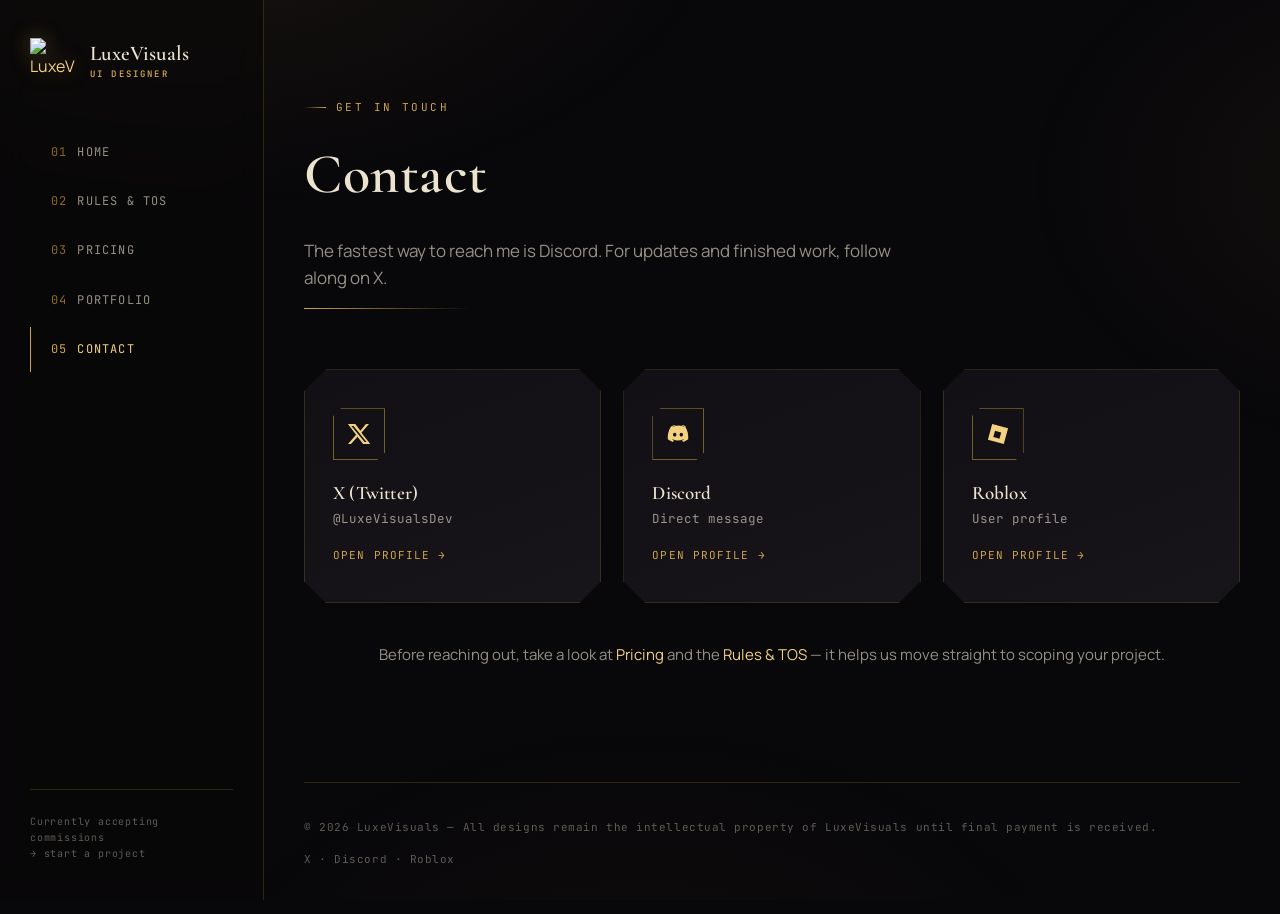
==== contact.html @ 9514120f "Add files via upload" ====
<!DOCTYPE html>
<html lang="en">
<head>
<meta charset="UTF-8">
<meta name="viewport" content="width=device-width, initial-scale=1.0">
<title>Contact — LuxeVisuals</title>
<meta name="description" content="Get in touch with LuxeVisuals via X, Discord, or Roblox.">
<link rel="icon" type="image/svg+xml" href="assets/images/logo.svg">
<link rel="preconnect" href="https://fonts.googleapis.com">
<link href="https://fonts.googleapis.com/css2?family=Cormorant+Garamond:ital,wght@0,500;0,600;0,700;1,500;1,600&family=Manrope:wght@400;500;600;700&family=JetBrains+Mono:wght@400;500&display=swap" rel="stylesheet">
<link rel="stylesheet" href="css/style.css">
</head>
<body>

<div class="overlay-scrim"></div>

<header class="topbar">
  <a class="brand" href="index.html">
    <img class="brand-mark" src="assets/images/logo.svg" alt="LuxeVisuals monogram">
    <span class="brand-name">LuxeVisuals<span>UI Designer</span></span>
  </a>
  <button class="hamburger" aria-label="Toggle menu"><span></span><span></span><span></span></button>
</header>

<div class="shell">
  <aside class="sidebar">
    <a class="brand" href="index.html">
      <img class="brand-mark" src="assets/images/logo.svg" alt="LuxeVisuals monogram">
      <span class="brand-name">LuxeVisuals<span>UI Designer</span></span>
    </a>
    <nav class="nav-links">
      <a class="nav-link" href="index.html"><span class="num">01</span>Home</a>
      <a class="nav-link" href="tos.html"><span class="num">02</span>Rules &amp; TOS</a>
      <a class="nav-link" href="pricing.html"><span class="num">03</span>Pricing</a>
      <a class="nav-link" href="portfolio.html"><span class="num">04</span>Portfolio</a>
      <a class="nav-link" href="contact.html"><span class="num">05</span>Contact</a>
    </nav>
    <div class="sidebar-foot">
      <div>Currently accepting commissions</div>
      <a href="contact.html">→ start a project</a>
    </div>
  </aside>

  <main class="content">
    <div class="container">

      <section class="page-hero reveal in-view">
        <span class="eyebrow">Get In Touch</span>
        <h1>Contact</h1>
        <p class="lede">The fastest way to reach me is Discord. For updates and finished work, follow along on X.</p>
        <div class="seam" style="max-width:280px;"></div>
      </section>

      <section>
        <div class="contact-grid">

          <a class="social-card cut-card reveal" href="https://x.com/LuxeVisualsDev" target="_blank" rel="noopener">
            <div class="icon-wrap">
              <svg viewBox="0 0 24 24" fill="currentColor"><path d="M18.9 2H22l-7.6 8.7L23.3 22h-7.2l-5.6-7.3L4 22H1l8.1-9.3L.9 2h7.4l5.1 6.7L18.9 2zm-1.3 18h2L6.5 4H4.4l13.2 16z"/></svg>
            </div>
            <div>
              <h3>X (Twitter)</h3>
              <div class="handle">@LuxeVisualsDev</div>
            </div>
            <div class="go">Open profile →</div>
          </a>

          <a class="social-card cut-card reveal" href="https://discord.com/users/1057018141433139281" target="_blank" rel="noopener">
            <div class="icon-wrap">
              <svg viewBox="0 0 24 24" fill="currentColor"><path d="M20.3 4.4A17.6 17.6 0 0 0 15.9 3l-.3.6a13 13 0 0 1 3.7 1.4 15.6 15.6 0 0 0-13.3 0A13 13 0 0 1 9.7 3.6L9.4 3a17.6 17.6 0 0 0-4.4 1.4C2.2 8.8 1.5 13 1.8 17.2A17.7 17.7 0 0 0 6.9 20l1-1.6a11.4 11.4 0 0 1-1.8-.9l.4-.3a12.6 12.6 0 0 0 10.9 0l.5.3c-.6.3-1.2.6-1.8.9l1 1.6a17.7 17.7 0 0 0 5.1-2.8c.4-4.8-.7-9-3-12.8zM8.7 14.6c-.9 0-1.7-.9-1.7-1.9s.7-1.9 1.7-1.9 1.7.9 1.7 1.9-.8 1.9-1.7 1.9zm6.6 0c-.9 0-1.7-.9-1.7-1.9s.8-1.9 1.7-1.9 1.7.9 1.7 1.9-.7 1.9-1.7 1.9z"/></svg>
            </div>
            <div>
              <h3>Discord</h3>
              <div class="handle">Direct message</div>
            </div>
            <div class="go">Open profile →</div>
          </a>

          <a class="social-card cut-card reveal" href="https://www.roblox.com/users/10751815834/profile" target="_blank" rel="noopener">
            <div class="icon-wrap">
              <svg viewBox="0 0 24 24" fill="currentColor"><path d="M6.2 1.9 1.9 17.8l15.9 4.3 4.3-15.9L6.2 1.9zM9 8.8l6.2 1.7-1.7 6.2L7.3 15 9 8.8z"/></svg>
            </div>
            <div>
              <h3>Roblox</h3>
              <div class="handle">User profile</div>
            </div>
            <div class="go">Open profile →</div>
          </a>

        </div>

        <p class="contact-note reveal">Before reaching out, take a look at <a href="pricing.html" style="color:var(--gold-bright);">Pricing</a> and the <a href="tos.html" style="color:var(--gold-bright);">Rules &amp; TOS</a> — it helps us move straight to scoping your project.</p>
      </section>

      <footer class="site-footer">
        <span>© <span id="year"></span> LuxeVisuals — All designs remain the intellectual property of LuxeVisuals until final payment is received.</span>
        <span><a href="https://x.com/LuxeVisualsDev" target="_blank" rel="noopener">X</a> · <a href="https://discord.com/users/1057018141433139281" target="_blank" rel="noopener">Discord</a> · <a href="https://www.roblox.com/users/10751815834/profile" target="_blank" rel="noopener">Roblox</a></span>
      </footer>

    </div>
  </main>
</div>

<script>document.getElementById('year').textContent = new Date().getFullYear();</script>
<script src="js/main.js"></script>
</body>
</html>
---- css/style.css ----
/* ==========================================================================
   LuxeVisuals — Design System
   Palette: void black / rich ink / antique gold / bright gold / champagne
   Type: Cormorant Garamond (display), Manrope (body), JetBrains Mono (data)
   Signature: the "gold seam" — a diagonal shimmering line that echoes the
   brand mark's cut corners, used as a recurring structural device.
   ========================================================================== */

:root {
  --void-solid: #08070a;
  --ink: #121014;
  --ink-2: #17141a;
  --line: rgba(212, 175, 55, 0.18);
  --line-bright: rgba(212, 175, 55, 0.5);
  --gold: #cda44e;
  --gold-bright: #f3d17e;
  --gold-deep: #8a6a26;
  --champagne: #ece3cf;
  --champagne-dim: rgba(236, 227, 207, 0.62);
  --champagne-faint: rgba(236, 227, 207, 0.38);
  --danger: #c9704f;

  --font-display: "Cormorant Garamond", "Times New Roman", serif;
  --font-body: "Manrope", -apple-system, BlinkMacSystemFont, sans-serif;
  --font-mono: "JetBrains Mono", "Courier New", monospace;

  --sidebar-w: 264px;
  --edge: 22px;
  --radius: 2px;

  --ease-out: cubic-bezier(0.16, 1, 0.3, 1);
  --ease-shim: cubic-bezier(0.4, 0, 0.2, 1);
}

* { box-sizing: border-box; }
html { scroll-behavior: smooth; }

body {
  margin: 0;
  background: var(--void-solid);
  color: var(--champagne);
  font-family: var(--font-body);
  font-size: 16px;
  line-height: 1.6;
  -webkit-font-smoothing: antialiased;
  overflow-x: hidden;
}

body::before {
  content: "";
  position: fixed;
  inset: 0;
  z-index: 0;
  pointer-events: none;
  background:
    radial-gradient(ellipse 900px 500px at 15% -10%, rgba(205, 164, 78, 0.08), transparent 60%),
    radial-gradient(ellipse 700px 500px at 110% 20%, rgba(205, 164, 78, 0.06), transparent 55%),
    radial-gradient(ellipse 800px 600px at 50% 120%, rgba(205, 164, 78, 0.05), transparent 60%);
}

img, video { max-width: 100%; display: block; }

a { color: var(--gold-bright); text-decoration: none; }

h1, h2, h3, h4 {
  font-family: var(--font-display);
  font-weight: 600;
  color: var(--champagne);
  margin: 0 0 0.4em;
  letter-spacing: 0.01em;
}

::selection { background: var(--gold-deep); color: var(--void-solid); }

/* Scrollbar */
::-webkit-scrollbar { width: 10px; }
::-webkit-scrollbar-track { background: var(--void-solid); }
::-webkit-scrollbar-thumb { background: linear-gradient(var(--gold-deep), var(--gold)); border-radius: 6px; }

/* ==========================================================================
   Utility
   ========================================================================== */

.eyebrow {
  font-family: var(--font-mono);
  font-size: 11px;
  letter-spacing: 0.22em;
  text-transform: uppercase;
  color: var(--gold);
  display: inline-flex;
  align-items: center;
  gap: 10px;
}
.eyebrow::before {
  content: "";
  width: 22px;
  height: 1px;
  background: linear-gradient(90deg, transparent, var(--gold));
}

.gold-text {
  background: linear-gradient(100deg, var(--gold-deep) 0%, var(--gold-bright) 45%, var(--gold) 70%, var(--gold-bright) 100%);
  background-size: 250% 100%;
  -webkit-background-clip: text;
  background-clip: text;
  color: transparent;
  animation: shimmer-sweep 7s var(--ease-shim) infinite;
}

@keyframes shimmer-sweep {
  0% { background-position: 0% 50%; }
  100% { background-position: 200% 50%; }
}

@media (prefers-reduced-motion: reduce) {
  .gold-text { animation: none; background-position: 40% 50%; }
  *, *::before, *::after { animation-duration: 0.001ms !important; animation-iteration-count: 1 !important; transition-duration: 0.001ms !important; scroll-behavior: auto !important; }
}

/* Cut-corner card — the recurring geometric signature echoing the brand mark */
.cut-card {
  position: relative;
  background: linear-gradient(160deg, var(--ink) 0%, var(--ink-2) 100%);
  clip-path: polygon(
    0 var(--edge), var(--edge) 0,
    calc(100% - var(--edge)) 0, 100% var(--edge),
    100% calc(100% - var(--edge)), calc(100% - var(--edge)) 100%,
    var(--edge) 100%, 0 calc(100% - var(--edge))
  );
  border: 1px solid var(--line);
  transition: border-color 0.35s var(--ease-out), transform 0.35s var(--ease-out), box-shadow 0.35s var(--ease-out);
}
.cut-card:hover {
  border-color: var(--line-bright);
  transform: translateY(-3px);
  box-shadow: 0 18px 50px -20px rgba(205, 164, 78, 0.35);
}

.btn {
  position: relative;
  display: inline-flex;
  align-items: center;
  gap: 10px;
  padding: 14px 30px;
  font-family: var(--font-mono);
  font-size: 12px;
  letter-spacing: 0.14em;
  text-transform: uppercase;
  color: var(--void-solid);
  background: linear-gradient(120deg, var(--gold-deep), var(--gold-bright));
  clip-path: polygon(10px 0, 100% 0, 100% calc(100% - 10px), calc(100% - 10px) 100%, 0 100%, 0 10px);
  cursor: pointer;
  border: none;
  transition: transform 0.3s var(--ease-out), box-shadow 0.3s var(--ease-out), filter 0.3s;
}
.btn:hover { transform: translateY(-2px); box-shadow: 0 12px 30px -8px rgba(212, 175, 55, 0.55); filter: brightness(1.08); }
.btn:active { transform: translateY(0); }

.btn-ghost {
  color: var(--gold-bright);
  background: transparent;
  border: 1px solid var(--line-bright);
  clip-path: polygon(10px 0, 100% 0, 100% calc(100% - 10px), calc(100% - 10px) 100%, 0 100%, 0 10px);
}
.btn-ghost:hover { background: rgba(212, 175, 55, 0.08); box-shadow: none; }

.container { max-width: 1180px; margin: 0 auto; padding: 0 40px; }

/* ==========================================================================
   Layout shell — fixed atelier sidebar + content
   ========================================================================== */

.shell { position: relative; z-index: 1; display: flex; min-height: 100vh; }

.sidebar {
  position: fixed;
  top: 0; left: 0; bottom: 0;
  width: var(--sidebar-w);
  padding: 38px 30px;
  display: flex;
  flex-direction: column;
  border-right: 1px solid var(--line);
  background: rgba(10, 9, 8, 0.55);
  backdrop-filter: blur(14px);
  z-index: 100;
}

.brand {
  display: flex;
  align-items: center;
  gap: 14px;
  margin-bottom: 46px;
  text-decoration: none;
}
.brand-mark {
  width: 46px; height: 46px;
  filter: drop-shadow(0 0 10px rgba(212, 175, 55, 0.35));
  flex-shrink: 0;
}
.brand-name {
  font-family: var(--font-display);
  font-size: 21px;
  font-weight: 600;
  color: var(--champagne);
  line-height: 1.15;
}
.brand-name span { display: block; font-family: var(--font-mono); font-size: 9px; letter-spacing: 0.24em; color: var(--gold); text-transform: uppercase; margin-top: 3px; }

.nav-links { display: flex; flex-direction: column; gap: 4px; margin-bottom: auto; }
.nav-link {
  position: relative;
  font-family: var(--font-mono);
  font-size: 12px;
  letter-spacing: 0.1em;
  text-transform: uppercase;
  color: var(--champagne-dim);
  padding: 13px 4px 13px 20px;
  border-left: 1px solid transparent;
  transition: color 0.25s, border-color 0.25s, padding-left 0.25s;
}
.nav-link:hover { color: var(--gold-bright); padding-left: 26px; }
.nav-link.active { color: var(--gold-bright); border-left-color: var(--gold); }
.nav-link .num { color: var(--gold-deep); margin-right: 10px; }
.nav-link.active .num { color: var(--gold); }

.sidebar-foot { padding-top: 24px; border-top: 1px solid var(--line); font-family: var(--font-mono); font-size: 10px; color: var(--champagne-faint); letter-spacing: 0.08em; }
.sidebar-foot a { color: var(--champagne-faint); transition: color 0.25s; }
.sidebar-foot a:hover { color: var(--gold-bright); }

.content { margin-left: var(--sidebar-w); flex: 1; width: calc(100% - var(--sidebar-w)); }

/* Mobile top bar */
.topbar { display: none; }

/* ==========================================================================
   Page hero
   ========================================================================== */

.page-hero {
  padding: 90px 0 60px;
  position: relative;
}
.page-hero h1 { font-size: clamp(34px, 4.4vw, 56px); margin: 14px 0 16px; }
.page-hero p.lede { max-width: 620px; color: var(--champagne-dim); font-size: 17px; }

.seam {
  position: relative;
  height: 1px;
  margin: 8px 0 0;
  background: linear-gradient(90deg, var(--gold) 0%, transparent 60%);
  overflow: hidden;
}
.seam::after {
  content: "";
  position: absolute; top: 0; left: -40%;
  width: 40%; height: 100%;
  background: linear-gradient(90deg, transparent, var(--gold-bright), transparent);
  animation: seam-run 3.4s ease-in-out infinite;
}
@keyframes seam-run { 0% { left: -40%; } 100% { left: 120%; } }

section { padding: 0 0 100px; position: relative; }

/* Reveal-on-scroll */
.reveal { opacity: 0; transform: translateY(26px); transition: opacity 0.8s var(--ease-out), transform 0.8s var(--ease-out); }
.reveal.in-view { opacity: 1; transform: translateY(0); }

/* ==========================================================================
   HOME
   ========================================================================== */

.hero-home {
  display: grid;
  grid-template-columns: 1.1fr 0.9fr;
  gap: 60px;
  align-items: center;
  padding: 70px 0 80px;
}
.hero-home h1 { font-size: clamp(38px, 5vw, 64px); line-height: 1.05; }
.hero-home .stat-row { display: flex; gap: 34px; margin-top: 34px; }
.stat b { display: block; font-family: var(--font-display); font-size: 34px; color: var(--gold-bright); }
.stat span { font-family: var(--font-mono); font-size: 10.5px; letter-spacing: 0.12em; text-transform: uppercase; color: var(--champagne-faint); }

.hero-portrait { position: relative; justify-self: center; }
.portrait-frame {
  width: 300px; height: 300px;
  padding: 10px;
  position: relative;
  clip-path: polygon(30px 0, 100% 0, 100% calc(100% - 30px), calc(100% - 30px) 100%, 0 100%, 0 30px);
  background: linear-gradient(150deg, var(--gold-deep), var(--ink), var(--gold));
  animation: portrait-glow 5s ease-in-out infinite;
}
@keyframes portrait-glow {
  0%, 100% { box-shadow: 0 0 40px -10px rgba(212, 175, 55, 0.25); }
  50% { box-shadow: 0 0 70px -6px rgba(212, 175, 55, 0.5); }
}
.portrait-frame img {
  width: 100%; height: 100%; object-fit: cover;
  clip-path: polygon(28px 0, 100% 0, 100% calc(100% - 28px), calc(100% - 28px) 100%, 0 100%, 0 28px);
  background: var(--void-solid);
}
.portrait-ring {
  position: absolute; inset: -18px;
  border: 1px solid var(--line);
  clip-path: polygon(46px 0, 100% 0, 100% calc(100% - 46px), calc(100% - 46px) 100%, 0 100%, 0 46px);
  animation: ring-rotate 14s linear infinite;
}
@keyframes ring-rotate { 0% { transform: rotate(0deg); } 100% { transform: rotate(360deg); } }

.section-head { max-width: 620px; margin-bottom: 46px; }
.section-head h2 { font-size: clamp(28px, 3.2vw, 40px); }

.cap-grid { display: grid; grid-template-columns: repeat(3, 1fr); gap: 22px; }
.cap-card { padding: 32px 26px; }
.cap-card .icon { width: 40px; height: 40px; margin-bottom: 18px; color: var(--gold); }
.cap-card h3 { font-size: 20px; margin-bottom: 10px; }
.cap-card p { color: var(--champagne-dim); font-size: 14.5px; margin: 0; }
.cap-card .tag { display: inline-block; margin-top: 14px; font-family: var(--font-mono); font-size: 10px; letter-spacing: 0.1em; text-transform: uppercase; color: var(--gold-deep); border: 1px solid var(--line); padding: 4px 10px; }

.process-strip { display: flex; flex-direction: column; gap: 0; }
.process-row {
  display: grid; grid-template-columns: 70px 1fr; gap: 26px;
  padding: 26px 0; border-top: 1px solid var(--line);
}
.process-row:last-child { border-bottom: 1px solid var(--line); }
.process-row .idx { font-family: var(--font-display); font-size: 30px; color: var(--gold-deep); }
.process-row h4 { font-size: 18px; margin-bottom: 6px; }
.process-row p { color: var(--champagne-dim); font-size: 14.5px; margin: 0; max-width: 640px; }

.cta-band {
  margin-top: 20px;
  padding: 56px 50px;
  text-align: center;
  position: relative;
}
.cta-band h2 { font-size: clamp(26px, 3vw, 38px); margin-bottom: 14px; }
.cta-band p { color: var(--champagne-dim); margin-bottom: 28px; }

/* ==========================================================================
   TOS PAGE
   ========================================================================== */

.tos-grid { display: grid; grid-template-columns: repeat(2, 1fr); gap: 22px; margin-bottom: 22px; }
.tos-card { padding: 30px; }
.tos-card h3 { font-size: 19px; display: flex; align-items: center; gap: 10px; }
.tos-card h3 .badge { font-family: var(--font-mono); font-size: 10px; padding: 3px 9px; border: 1px solid var(--line-bright); color: var(--gold-bright); text-transform: uppercase; letter-spacing: 0.1em; }
.split-bar { display: flex; height: 10px; margin: 18px 0 14px; clip-path: polygon(6px 0,100% 0,100% calc(100% - 6px),calc(100% - 6px) 100%,0 100%,0 6px); overflow:hidden; }
.split-bar .a { background: linear-gradient(90deg, var(--gold-deep), var(--gold)); }
.split-bar .b { background: rgba(236,227,207,0.12); }
.split-label { display: flex; justify-content: space-between; font-family: var(--font-mono); font-size: 11px; color: var(--champagne-faint); }
.split-label b { color: var(--gold-bright); font-weight: 600; }

.rule-list { list-style: none; margin: 0; padding: 0; display: flex; flex-direction: column; gap: 0; }
.rule-list li {
  padding: 22px 0 22px 34px;
  border-top: 1px solid var(--line);
  position: relative;
  color: var(--champagne-dim);
  font-size: 15px;
}
.rule-list li:last-child { border-bottom: 1px solid var(--line); }
.rule-list li::before {
  content: "";
  position: absolute; left: 0; top: 26px;
  width: 14px; height: 1px; background: var(--gold);
}
.rule-list li strong { color: var(--champagne); font-weight: 600; }

.min-note {
  margin-top: 30px;
  padding: 22px 28px;
  border-left: 2px solid var(--gold);
  background: rgba(212, 175, 55, 0.05);
  font-family: var(--font-mono);
  font-size: 13px;
  color: var(--gold-bright);
  letter-spacing: 0.02em;
}

/* ==========================================================================
   PRICING PAGE
   ========================================================================== */

.price-grid { display: grid; grid-template-columns: repeat(3, 1fr); gap: 22px; }
.price-card { padding: 36px 30px; display: flex; flex-direction: column; }
.price-card .ptag { font-family: var(--font-mono); font-size: 11px; letter-spacing: 0.16em; text-transform: uppercase; color: var(--gold); }
.price-card .pval { font-family: var(--font-display); font-size: 42px; color: var(--champagne); margin: 14px 0 6px; }
.price-card .pval small { font-size: 16px; color: var(--champagne-faint); font-family: var(--font-body); }
.price-card .pdesc { color: var(--champagne-dim); font-size: 14px; margin-bottom: 20px; flex: 1; }
.price-card .pfeat { list-style: none; padding: 0; margin: 0; display: flex; flex-direction: column; gap: 9px; font-size: 13px; color: var(--champagne-dim); }
.price-card .pfeat li { display: flex; gap: 8px; align-items: baseline; }
.price-card .pfeat li::before { content: "—"; color: var(--gold-deep); }
.price-card.highlight { background: linear-gradient(165deg, var(--ink-2), rgba(212,175,55,0.07)); border-color: var(--line-bright); }

.price-note-strip { margin-top: 26px; display: flex; gap: 18px; flex-wrap: wrap; }
.pill { font-family: var(--font-mono); font-size: 11.5px; padding: 10px 18px; border: 1px solid var(--line); color: var(--champagne-dim); clip-path: polygon(8px 0,100% 0,100% calc(100% - 8px),calc(100% - 8px) 100%,0 100%,0 8px); }
.pill b { color: var(--gold-bright); }

/* ==========================================================================
   PORTFOLIO PAGE
   ========================================================================== */

.portfolio-grid { display: grid; grid-template-columns: 1fr 1fr; gap: 22px; }
.portfolio-item {
  position: relative;
  aspect-ratio: 16/10;
  overflow: hidden;
  cursor: pointer;
  clip-path: polygon(0 var(--edge), var(--edge) 0, 100% 0, 100% 100%, 0 100%, 0 100%);
  border: 1px solid var(--line);
  background: var(--ink);
  transition: border-color 0.3s, transform 0.4s var(--ease-out);
}
.portfolio-item:hover { border-color: var(--line-bright); transform: translateY(-4px); }
.portfolio-item img, .portfolio-item video { width: 100%; height: 100%; object-fit: cover; transition: transform 0.6s var(--ease-out), filter 0.4s; }
.portfolio-item:hover img, .portfolio-item:hover video { transform: scale(1.06); filter: brightness(1.05); }
.portfolio-item .overlay {
  position: absolute; inset: 0;
  display: flex; align-items: center; justify-content: center;
  background: rgba(8,7,6,0);
  opacity: 0; transition: opacity 0.3s, background 0.3s;
}
.portfolio-item:hover .overlay { opacity: 1; background: rgba(8,7,6,0.28); }
.portfolio-item .overlay svg { width: 34px; height: 34px; color: var(--gold-bright); filter: drop-shadow(0 0 8px rgba(212,175,55,0.6)); }
.portfolio-item .kind-tag {
  position: absolute; top: 12px; right: 12px;
  font-family: var(--font-mono); font-size: 9px; letter-spacing: 0.12em;
  padding: 4px 8px; background: rgba(8,7,6,0.6); color: var(--gold-bright);
  border: 1px solid var(--line-bright);
}

.portfolio-empty, .portfolio-loading {
  grid-column: 1 / -1;
  text-align: center;
  padding: 90px 30px;
  color: var(--champagne-faint);
  font-family: var(--font-mono);
  font-size: 13px;
  letter-spacing: 0.06em;
}
.portfolio-loading .spin {
  width: 26px; height: 26px; margin: 0 auto 18px;
  border: 2px solid var(--line);
  border-top-color: var(--gold);
  border-radius: 50%;
  animation: spin 0.9s linear infinite;
}
@keyframes spin { to { transform: rotate(360deg); } }

/* Lightbox */
.lightbox {
  position: fixed; inset: 0; z-index: 1000;
  display: flex; align-items: center; justify-content: center;
  background: rgba(6, 5, 4, 0.92);
  backdrop-filter: blur(6px);
  opacity: 0; pointer-events: none;
  transition: opacity 0.3s var(--ease-out);
}
.lightbox.open { opacity: 1; pointer-events: auto; }
.lightbox-stage { max-width: 90vw; max-height: 86vh; position: relative; transform: scale(0.94); transition: transform 0.35s var(--ease-out); }
.lightbox.open .lightbox-stage { transform: scale(1); }
.lightbox-stage img, .lightbox-stage video { max-width: 90vw; max-height: 86vh; width: auto; height: auto; box-shadow: 0 30px 90px -20px rgba(0,0,0,0.7); border: 1px solid var(--line-bright); }
.lightbox-close {
  position: fixed; top: 30px; right: 40px;
  width: 46px; height: 46px;
  display: flex; align-items: center; justify-content: center;
  border: 1px solid var(--line-bright);
  background: rgba(10,9,8,0.6);
  color: var(--gold-bright);
  cursor: pointer;
  transition: background 0.25s, transform 0.25s;
}
.lightbox-close:hover { background: rgba(212,175,55,0.15); transform: rotate(90deg); }
.lightbox-close svg { width: 20px; height: 20px; }

/* ==========================================================================
   CONTACT PAGE
   ========================================================================== */

.contact-grid { display: grid; grid-template-columns: repeat(3, 1fr); gap: 22px; }
.social-card {
  padding: 38px 28px;
  display: flex; flex-direction: column; gap: 18px;
  text-decoration: none;
  position: relative;
  overflow: hidden;
}
.social-card::before {
  content: "";
  position: absolute; inset: 0;
  background: radial-gradient(circle at 30% 20%, rgba(212,175,55,0.14), transparent 60%);
  opacity: 0; transition: opacity 0.4s;
}
.social-card:hover::before { opacity: 1; }
.social-card .icon-wrap {
  width: 52px; height: 52px;
  display: flex; align-items: center; justify-content: center;
  border: 1px solid var(--line-bright);
  color: var(--gold-bright);
  clip-path: polygon(8px 0,100% 0,100% calc(100% - 8px),calc(100% - 8px) 100%,0 100%,0 8px);
}
.social-card .icon-wrap svg { width: 24px; height: 24px; }
.social-card h3 { font-size: 19px; margin: 0; }
.social-card .handle { font-family: var(--font-mono); font-size: 12.5px; color: var(--champagne-dim); }
.social-card .go { margin-top: auto; font-family: var(--font-mono); font-size: 11px; color: var(--gold); letter-spacing: 0.1em; text-transform: uppercase; display: flex; align-items: center; gap: 6px; transition: gap 0.25s; }
.social-card:hover .go { gap: 12px; }

.contact-note { margin-top: 40px; text-align: center; color: var(--champagne-dim); font-size: 15px; }

/* ==========================================================================
   Footer
   ========================================================================== */

.site-footer {
  border-top: 1px solid var(--line);
  padding: 36px 0 46px;
  display: flex; justify-content: space-between; align-items: center; flex-wrap: wrap; gap: 14px;
}
.site-footer, .site-footer a { font-family: var(--font-mono); font-size: 11px; color: var(--champagne-faint); letter-spacing: 0.05em; }
.site-footer a:hover { color: var(--gold-bright); }

/* ==========================================================================
   Responsive
   ========================================================================== */

@media (max-width: 980px) {
  .hero-home { grid-template-columns: 1fr; text-align: center; }
  .hero-home .stat-row { justify-content: center; }
  .hero-portrait { order: -1; }
  .cap-grid, .tos-grid, .price-grid, .contact-grid { grid-template-columns: 1fr 1fr; }
}

@media (max-width: 860px) {
  .sidebar { transform: translateX(-100%); transition: transform 0.35s var(--ease-out); box-shadow: 20px 0 40px rgba(0,0,0,0.5); }
  .sidebar.open { transform: translateX(0); }
  .content { margin-left: 0; width: 100%; }
  .topbar {
    display: flex; align-items: center; justify-content: space-between;
    position: sticky; top: 0; z-index: 90;
    padding: 18px 24px;
    background: rgba(8,7,6,0.85);
    backdrop-filter: blur(10px);
    border-bottom: 1px solid var(--line);
  }
  .topbar .brand { margin: 0; }
  .topbar .brand-mark { width: 34px; height: 34px; }
  .topbar .brand-name { font-size: 17px; }
  .hamburger {
    width: 40px; height: 40px;
    display: flex; flex-direction: column; align-items: center; justify-content: center; gap: 5px;
    background: none; border: 1px solid var(--line-bright); cursor: pointer;
  }
  .hamburger span { width: 18px; height: 1px; background: var(--gold-bright); }
  .overlay-scrim { position: fixed; inset: 0; background: rgba(0,0,0,0.5); z-index: 95; opacity: 0; pointer-events: none; transition: opacity 0.3s; }
  .overlay-scrim.open { opacity: 1; pointer-events: auto; }
  .container { padding: 0 24px; }
}

@media (max-width: 640px) {
  .cap-grid, .tos-grid, .price-grid, .contact-grid, .portfolio-grid { grid-template-columns: 1fr; }
  .page-hero { padding: 44px 0 40px; }
  .hero-home { padding: 40px 0 50px; }
  .process-row { grid-template-columns: 46px 1fr; }
}
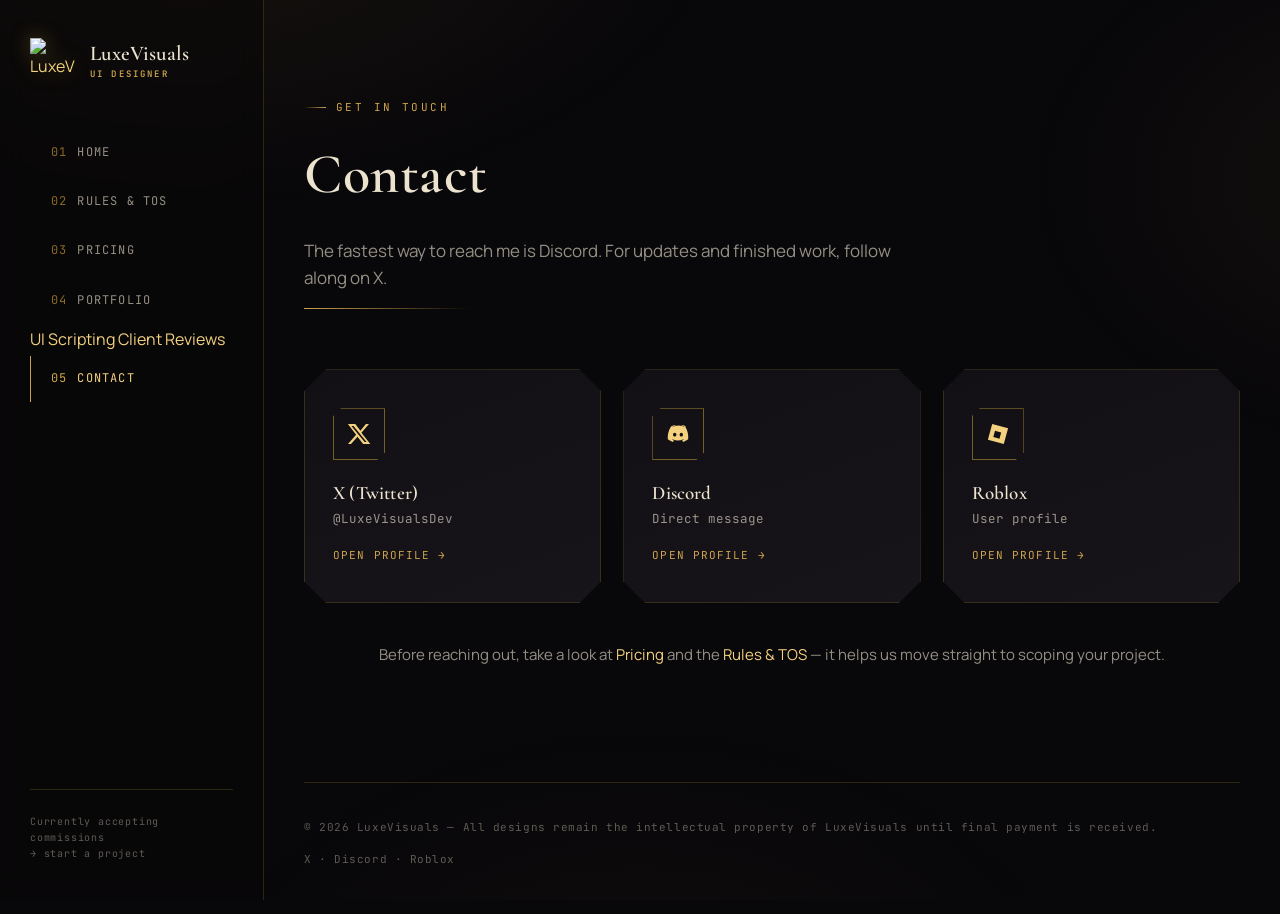
==== commit 635bfe10: "Add files via upload" ====
--- a/contact.html
+++ b/contact.html
@@ -33,11 +33,16 @@
       <a class="nav-link" href="tos.html"><span class="num">02</span>Rules &amp; TOS</a>
       <a class="nav-link" href="pricing.html"><span class="num">03</span>Pricing</a>
       <a class="nav-link" href="portfolio.html"><span class="num">04</span>Portfolio</a>
+      <div class="nav-sub">
+        <a href="portfolio.html?cat=ui">UI</a>
+        <a href="portfolio.html?cat=scripting">Scripting</a>
+        <a href="portfolio.html?cat=reviews">Client Reviews</a>
+      </div>
       <a class="nav-link" href="contact.html"><span class="num">05</span>Contact</a>
     </nav>
     <div class="sidebar-foot">
       <div>Currently accepting commissions</div>
-      <a href="contact.html">→ start a project</a>
+      <a href="https://discord.gg/mc44DSwHMx" target="_blank" rel="noopener">→ start a project</a>
     </div>
   </aside>
 
